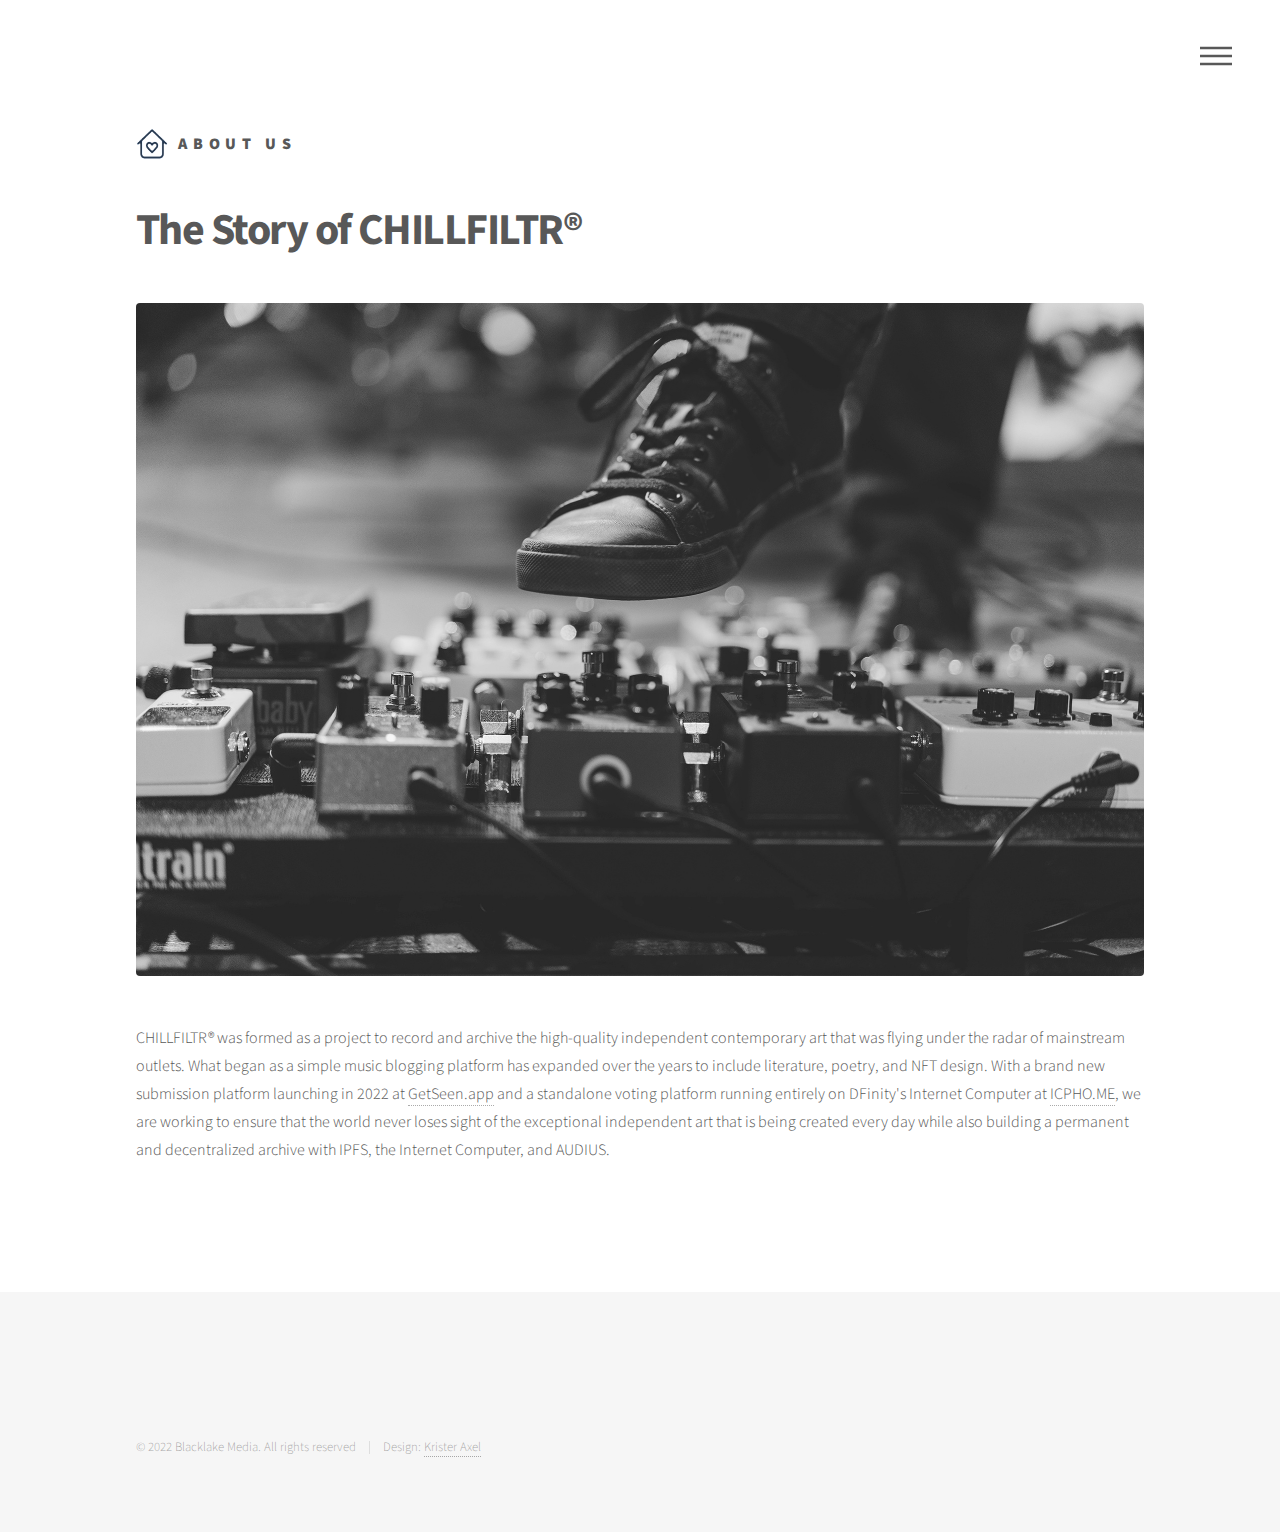
==== public/about-us.html @ 726b85df "tempaltize icphome - testing with paul moody" ====
<!DOCTYPE HTML>
<!--
	Phantom by HTML5 UP
	html5up.net | @ajlkn
	Free for personal and commercial use under the CCA 3.0 license (html5up.net/license)
-->
<html>
	<head>
		<title>ICPHO.ME - About Us</title>
		<meta charset="utf-8" />
		<meta name="viewport" content="width=device-width, initial-scale=1, user-scalable=no" />
		<link rel="stylesheet" href="assets/css/main.css" />
		<noscript><link rel="stylesheet" href="assets/css/noscript.css" /></noscript>
	</head>
	<body class="is-preload">
		<!-- Wrapper -->
			<div id="wrapper">

				<!-- Header -->
					<header id="header">
						<div class="inner">

							<!-- Logo -->
								<a href="index.html" class="logo">
									<span class="symbol"><img src="images/icphome.png" alt="" /></span><span class="title">About Us</span>
								</a>

							<!-- Nav -->
								<nav>
									<ul>
										<li><a href="#menu">Menu</a></li>
									</ul>
								</nav>

						</div>
					</header>

				<!-- Menu -->
					<nav id="menu">
						<h2>Menu</h2>
						<ul>
							<li><a href="index.html">Home</a></li>
							<li><a href="about-us.html">About Us</a></li>
						</ul>
					</nav>

				<!-- Main -->
					<div id="main">
						<div class="inner">
							<h1>The Story of CHILLFILTR®</h1>
							<span class="image main"><img src="images/chillfiltr----promo.jpg" alt="" /></span>
							<p> CHILLFILTR® was formed as a project to record and archive the high-quality independent contemporary art that was flying under the radar of mainstream outlets. What began as a simple music blogging platform has expanded over the years to include literature, poetry, and NFT design. With a brand new submission platform launching in 2022 at <a href="https://getseen.app/">GetSeen.app</a> and a standalone voting platform running entirely on DFinity's Internet Computer at <a href="https://icpho.me/">ICPHO.ME</a>, we are working to ensure that the world never loses sight of the exceptional independent art that is being created every day while also building a permanent and decentralized archive with IPFS, the Internet Computer, and AUDIUS.</p>
						</div>
					</div>

				<!-- Footer -->
					<footer id="footer">
						<div class="inner">
							<ul class="copyright">
								<li>&copy; 2022 Blacklake Media. All rights reserved</li><li>Design: <a href="http://axel.me">Krister Axel</a></li>
							</ul>
						</div>
					</footer>
			</div>

		<!-- Scripts -->
			<script src="assets/js/jquery.min.js"></script>
			<script src="assets/js/browser.min.js"></script>
			<script src="assets/js/breakpoints.min.js"></script>
			<script src="assets/js/util.js"></script>
			<script src="assets/js/main.js"></script>

	</body>
</html>
---- public/assets/css/main.css ----
@import url(fontawesome-all.min.css);
@import url("https://fonts.googleapis.com/css?family=Source+Sans+Pro:300,700,900");

/*
	Phantom by HTML5 UP
	html5up.net | @ajlkn
	Free for personal and commercial use under the CCA 3.0 license (html5up.net/license)
*/

html, body, div, span, applet, object,
iframe, h1, h2, h3, h4, h5, h6, p, blockquote,
pre, a, abbr, acronym, address, big, cite,
code, del, dfn, em, img, ins, kbd, q, s, samp,
small, strike, strong, sub, sup, tt, var, b,
u, i, center, dl, dt, dd, ol, ul, li, fieldset,
form, label, legend, table, caption, tbody,
tfoot, thead, tr, th, td, article, aside,
canvas, details, embed, figure, figcaption,
footer, header, hgroup, menu, nav, output, ruby,
section, summary, time, mark, audio, video {
	margin: 0;
	padding: 0;
	border: 0;
	font-size: 100%;
	font: inherit;
	vertical-align: baseline;}

article, aside, details, figcaption, figure,
footer, header, hgroup, menu, nav, section {
	display: block;}

body {
	line-height: 1;
}

ol, ul {
	list-style: none;
}

blockquote, q {
	quotes: none;
}

	blockquote:before, blockquote:after, q:before, q:after {
		content: '';
		content: none;
	}

table {
	border-collapse: collapse;
	border-spacing: 0;
}

body {
	-webkit-text-size-adjust: none;
}

mark {
	background-color: transparent;
	color: inherit;
}

input::-moz-focus-inner {
	border: 0;
	padding: 0;
}

input, select, textarea {
	-moz-appearance: none;
	-webkit-appearance: none;
	-ms-appearance: none;
	appearance: none;
}

/* Basic */

	@-ms-viewport {
		width: device-width;
	}

	body {
		-ms-overflow-style: scrollbar;
	}

	@media screen and (max-width: 480px) {

		html, body {
			min-width: 320px;
		}

	}

	html {
		box-sizing: border-box;
	}

	*, *:before, *:after {
		box-sizing: inherit;
	}

	body {
		background: #ffffff;
	}

		body.is-preload *, body.is-preload *:before, body.is-preload *:after {
			-moz-animation: none !important;
			-webkit-animation: none !important;
			-ms-animation: none !important;
			animation: none !important;
			-moz-transition: none !important;
			-webkit-transition: none !important;
			-ms-transition: none !important;
			transition: none !important;
		}

/* Type */

	body, input, select, textarea {
		color: #585858;
		font-family: "Source Sans Pro", Helvetica, sans-serif;
		font-size: 16pt;
		font-weight: 300;
		line-height: 1.75;
	}

		@media screen and (max-width: 1680px) {

			body, input, select, textarea {
				font-size: 14pt;
			}

		}

		@media screen and (max-width: 1280px) {

			body, input, select, textarea {
				font-size: 12pt;
			}

		}

	a {
		-moz-transition: border-bottom-color 0.2s ease, color 0.2s ease;
		-webkit-transition: border-bottom-color 0.2s ease, color 0.2s ease;
		-ms-transition: border-bottom-color 0.2s ease, color 0.2s ease;
		transition: border-bottom-color 0.2s ease, color 0.2s ease;
		text-decoration: none;
		color: #585858;
		border-bottom: dotted 1px rgba(88, 88, 88, 0.5);
	}

		a:hover {
			border-bottom-color: transparent;
			color: #f2849e !important;
		}

	strong, b {
		font-weight: 900;
	}

	em, i {
		font-style: italic;
	}

	p {
		margin: 0 0 2em 0;
	}

	h1 {
		font-size: 2.75em;
		font-weight: 700;
		line-height: 1.3;
		margin: 0 0 1em 0;
		letter-spacing: -0.035em;
	}

		h1 a {
			color: inherit;
		}

		@media screen and (max-width: 736px) {

			h1 {
				font-size: 2em;
				margin: 0 0 1em 0;
			}

		}

		@media screen and (max-width: 360px) {

			h1 {
				font-size: 1.75em;
			}

		}

	h2, h3, h4, h5, h6 {
		font-weight: 900;
		line-height: 1.5;
		margin: 0 0 2em 0;
		text-transform: uppercase;
		letter-spacing: 0.35em;
	}

		h2 a, h3 a, h4 a, h5 a, h6 a {
			color: inherit;
		}

	h2 {
		font-size: 1.1em;
	}

	h3 {
		font-size: 1em;
	}

	h4 {
		font-size: 0.8em;
	}

	h5 {
		font-size: 0.8em;
	}

	h6 {
		font-size: 0.8em;
	}

	@media screen and (max-width: 980px) {

		h1 br, h2 br, h3 br, h4 br, h5 br, h6 br {
			display: none;
		}

	}

	@media screen and (max-width: 736px) {

		h2 {
			font-size: 1em;
		}

		h3 {
			font-size: 0.8em;
		}

	}

	sub {
		font-size: 0.8em;
		position: relative;
		top: 0.5em;
	}

	sup {
		font-size: 0.8em;
		position: relative;
		top: -0.5em;
	}

	blockquote {
		border-left: solid 4px #c9c9c9;
		font-style: italic;
		margin: 0 0 2em 0;
		padding: 0.5em 0 0.5em 2em;
	}

	code {
		background: rgba(144, 144, 144, 0.075);
		border-radius: 4px;
		border: solid 1px #c9c9c9;
		font-family: "Courier New", monospace;
		font-size: 0.9em;
		margin: 0 0.25em;
		padding: 0.25em 0.65em;
	}

	pre {
		-webkit-overflow-scrolling: touch;
		font-family: "Courier New", monospace;
		font-size: 0.9em;
		margin: 0 0 2em 0;
	}

		pre code {
			display: block;
			line-height: 1.75;
			padding: 1em 1.5em;
			overflow-x: auto;
		}

	hr {
		border: 0;
		border-bottom: solid 1px #c9c9c9;
		margin: 2em 0;
	}

		hr.major {
			margin: 3em 0;
		}

	.align-left {
		text-align: left;
	}

	.align-center {
		text-align: center;
	}

	.align-right {
		text-align: right;
	}

/* Row */

	.row {
		display: flex;
		flex-wrap: wrap;
		box-sizing: border-box;
		align-items: stretch;
	}

		.row > * {
			box-sizing: border-box;
		}

		.row.gtr-uniform > * > :last-child {
			margin-bottom: 0;
		}

		.row.aln-left {
			justify-content: flex-start;
		}

		.row.aln-center {
			justify-content: center;
		}

		.row.aln-right {
			justify-content: flex-end;
		}

		.row.aln-top {
			align-items: flex-start;
		}

		.row.aln-middle {
			align-items: center;
		}

		.row.aln-bottom {
			align-items: flex-end;
		}

		.row > .imp {
			order: -1;
		}

		.row > .col-1 {
			width: 8.33333%;
		}

		.row > .off-1 {
			margin-left: 8.33333%;
		}

		.row > .col-2 {
			width: 16.66667%;
		}

		.row > .off-2 {
			margin-left: 16.66667%;
		}

		.row > .col-3 {
			width: 25%;
		}

		.row > .off-3 {
			margin-left: 25%;
		}

		.row > .col-4 {
			width: 33.33333%;
		}

		.row > .off-4 {
			margin-left: 33.33333%;
		}

		.row > .col-5 {
			width: 41.66667%;
		}

		.row > .off-5 {
			margin-left: 41.66667%;
		}

		.row > .col-6 {
			width: 50%;
		}

		.row > .off-6 {
			margin-left: 50%;
		}

		.row > .col-7 {
			width: 58.33333%;
		}

		.row > .off-7 {
			margin-left: 58.33333%;
		}

		.row > .col-8 {
			width: 66.66667%;
		}

		.row > .off-8 {
			margin-left: 66.66667%;
		}

		.row > .col-9 {
			width: 75%;
		}

		.row > .off-9 {
			margin-left: 75%;
		}

		.row > .col-10 {
			width: 83.33333%;
		}

		.row > .off-10 {
			margin-left: 83.33333%;
		}

		.row > .col-11 {
			width: 91.66667%;
		}

		.row > .off-11 {
			margin-left: 91.66667%;
		}

		.row > .col-12 {
			width: 100%;
		}

		.row > .off-12 {
			margin-left: 100%;
		}

		.row.gtr-0 {
			margin-top: 0;
			margin-left: 0em;
		}

			.row.gtr-0 > * {
				padding: 0 0 0 0em;
			}

			.row.gtr-0.gtr-uniform {
				margin-top: 0em;
			}

				.row.gtr-0.gtr-uniform > * {
					padding-top: 0em;
				}

		.row.gtr-25 {
			margin-top: 0;
			margin-left: -0.5em;
		}

			.row.gtr-25 > * {
				padding: 0 0 0 0.5em;
			}

			.row.gtr-25.gtr-uniform {
				margin-top: -0.5em;
			}

				.row.gtr-25.gtr-uniform > * {
					padding-top: 0.5em;
				}

		.row.gtr-50 {
			margin-top: 0;
			margin-left: -1em;
		}

			.row.gtr-50 > * {
				padding: 0 0 0 1em;
			}

			.row.gtr-50.gtr-uniform {
				margin-top: -1em;
			}

				.row.gtr-50.gtr-uniform > * {
					padding-top: 1em;
				}

		.row {
			margin-top: 0;
			margin-left: -2em;
		}

			.row > * {
				padding: 0 0 0 2em;
			}

			.row.gtr-uniform {
				margin-top: -2em;
			}

				.row.gtr-uniform > * {
					padding-top: 2em;
				}

		.row.gtr-150 {
			margin-top: 0;
			margin-left: -3em;
		}

			.row.gtr-150 > * {
				padding: 0 0 0 3em;
			}

			.row.gtr-150.gtr-uniform {
				margin-top: -3em;
			}

				.row.gtr-150.gtr-uniform > * {
					padding-top: 3em;
				}

		.row.gtr-200 {
			margin-top: 0;
			margin-left: -4em;
		}

			.row.gtr-200 > * {
				padding: 0 0 0 4em;
			}

			.row.gtr-200.gtr-uniform {
				margin-top: -4em;
			}

				.row.gtr-200.gtr-uniform > * {
					padding-top: 4em;
				}

		@media screen and (max-width: 1680px) {

			.row {
				display: flex;
				flex-wrap: wrap;
				box-sizing: border-box;
				align-items: stretch;
			}

				.row > * {
					box-sizing: border-box;
				}

				.row.gtr-uniform > * > :last-child {
					margin-bottom: 0;
				}

				.row.aln-left {
					justify-content: flex-start;
				}

				.row.aln-center {
					justify-content: center;
				}

				.row.aln-right {
					justify-content: flex-end;
				}

				.row.aln-top {
					align-items: flex-start;
				}

				.row.aln-middle {
					align-items: center;
				}

				.row.aln-bottom {
					align-items: flex-end;
				}

				.row > .imp-xlarge {
					order: -1;
				}

				.row > .col-1-xlarge {
					width: 8.33333%;
				}

				.row > .off-1-xlarge {
					margin-left: 8.33333%;
				}

				.row > .col-2-xlarge {
					width: 16.66667%;
				}

				.row > .off-2-xlarge {
					margin-left: 16.66667%;
				}

				.row > .col-3-xlarge {
					width: 25%;
				}

				.row > .off-3-xlarge {
					margin-left: 25%;
				}

				.row > .col-4-xlarge {
					width: 33.33333%;
				}

				.row > .off-4-xlarge {
					margin-left: 33.33333%;
				}

				.row > .col-5-xlarge {
					width: 41.66667%;
				}

				.row > .off-5-xlarge {
					margin-left: 41.66667%;
				}

				.row > .col-6-xlarge {
					width: 50%;
				}

				.row > .off-6-xlarge {
					margin-left: 50%;
				}

				.row > .col-7-xlarge {
					width: 58.33333%;
				}

				.row > .off-7-xlarge {
					margin-left: 58.33333%;
				}

				.row > .col-8-xlarge {
					width: 66.66667%;
				}

				.row > .off-8-xlarge {
					margin-left: 66.66667%;
				}

				.row > .col-9-xlarge {
					width: 75%;
				}

				.row > .off-9-xlarge {
					margin-left: 75%;
				}

				.row > .col-10-xlarge {
					width: 83.33333%;
				}

				.row > .off-10-xlarge {
					margin-left: 83.33333%;
				}

				.row > .col-11-xlarge {
					width: 91.66667%;
				}

				.row > .off-11-xlarge {
					margin-left: 91.66667%;
				}

				.row > .col-12-xlarge {
					width: 100%;
				}

				.row > .off-12-xlarge {
					margin-left: 100%;
				}

				.row.gtr-0 {
					margin-top: 0;
					margin-left: 0em;
				}

					.row.gtr-0 > * {
						padding: 0 0 0 0em;
					}

					.row.gtr-0.gtr-uniform {
						margin-top: 0em;
					}

						.row.gtr-0.gtr-uniform > * {
							padding-top: 0em;
						}

				.row.gtr-25 {
					margin-top: 0;
					margin-left: -0.5em;
				}

					.row.gtr-25 > * {
						padding: 0 0 0 0.5em;
					}

					.row.gtr-25.gtr-uniform {
						margin-top: -0.5em;
					}

						.row.gtr-25.gtr-uniform > * {
							padding-top: 0.5em;
						}

				.row.gtr-50 {
					margin-top: 0;
					margin-left: -1em;
				}

					.row.gtr-50 > * {
						padding: 0 0 0 1em;
					}

					.row.gtr-50.gtr-uniform {
						margin-top: -1em;
					}

						.row.gtr-50.gtr-uniform > * {
							padding-top: 1em;
						}

				.row {
					margin-top: 0;
					margin-left: -2em;
				}

					.row > * {
						padding: 0 0 0 2em;
					}

					.row.gtr-uniform {
						margin-top: -2em;
					}

						.row.gtr-uniform > * {
							padding-top: 2em;
						}

				.row.gtr-150 {
					margin-top: 0;
					margin-left: -3em;
				}

					.row.gtr-150 > * {
						padding: 0 0 0 3em;
					}

					.row.gtr-150.gtr-uniform {
						margin-top: -3em;
					}

						.row.gtr-150.gtr-uniform > * {
							padding-top: 3em;
						}

				.row.gtr-200 {
					margin-top: 0;
					margin-left: -4em;
				}

					.row.gtr-200 > * {
						padding: 0 0 0 4em;
					}

					.row.gtr-200.gtr-uniform {
						margin-top: -4em;
					}

						.row.gtr-200.gtr-uniform > * {
							padding-top: 4em;
						}

		}

		@media screen and (max-width: 1280px) {

			.row {
				display: flex;
				flex-wrap: wrap;
				box-sizing: border-box;
				align-items: stretch;
			}

				.row > * {
					box-sizing: border-box;
				}

				.row.gtr-uniform > * > :last-child {
					margin-bottom: 0;
				}

				.row.aln-left {
					justify-content: flex-start;
				}

				.row.aln-center {
					justify-content: center;
				}

				.row.aln-right {
					justify-content: flex-end;
				}

				.row.aln-top {
					align-items: flex-start;
				}

				.row.aln-middle {
					align-items: center;
				}

				.row.aln-bottom {
					align-items: flex-end;
				}

				.row > .imp-large {
					order: -1;
				}

				.row > .col-1-large {
					width: 8.33333%;
				}

				.row > .off-1-large {
					margin-left: 8.33333%;
				}

				.row > .col-2-large {
					width: 16.66667%;
				}

				.row > .off-2-large {
					margin-left: 16.66667%;
				}

				.row > .col-3-large {
					width: 25%;
				}

				.row > .off-3-large {
					margin-left: 25%;
				}

				.row > .col-4-large {
					width: 33.33333%;
				}

				.row > .off-4-large {
					margin-left: 33.33333%;
				}

				.row > .col-5-large {
					width: 41.66667%;
				}

				.row > .off-5-large {
					margin-left: 41.66667%;
				}

				.row > .col-6-large {
					width: 50%;
				}

				.row > .off-6-large {
					margin-left: 50%;
				}

				.row > .col-7-large {
					width: 58.33333%;
				}

				.row > .off-7-large {
					margin-left: 58.33333%;
				}

				.row > .col-8-large {
					width: 66.66667%;
				}

				.row > .off-8-large {
					margin-left: 66.66667%;
				}

				.row > .col-9-large {
					width: 75%;
				}

				.row > .off-9-large {
					margin-left: 75%;
				}

				.row > .col-10-large {
					width: 83.33333%;
				}

				.row > .off-10-large {
					margin-left: 83.33333%;
				}

				.row > .col-11-large {
					width: 91.66667%;
				}

				.row > .off-11-large {
					margin-left: 91.66667%;
				}

				.row > .col-12-large {
					width: 100%;
				}

				.row > .off-12-large {
					margin-left: 100%;
				}

				.row.gtr-0 {
					margin-top: 0;
					margin-left: 0em;
				}

					.row.gtr-0 > * {
						padding: 0 0 0 0em;
					}

					.row.gtr-0.gtr-uniform {
						margin-top: 0em;
					}

						.row.gtr-0.gtr-uniform > * {
							padding-top: 0em;
						}

				.row.gtr-25 {
					margin-top: 0;
					margin-left: -0.5em;
				}

					.row.gtr-25 > * {
						padding: 0 0 0 0.5em;
					}

					.row.gtr-25.gtr-uniform {
						margin-top: -0.5em;
					}

						.row.gtr-25.gtr-uniform > * {
							padding-top: 0.5em;
						}

				.row.gtr-50 {
					margin-top: 0;
					margin-left: -1em;
				}

					.row.gtr-50 > * {
						padding: 0 0 0 1em;
					}

					.row.gtr-50.gtr-uniform {
						margin-top: -1em;
					}

						.row.gtr-50.gtr-uniform > * {
							padding-top: 1em;
						}

				.row {
					margin-top: 0;
					margin-left: -2em;
				}

					.row > * {
						padding: 0 0 0 2em;
					}

					.row.gtr-uniform {
						margin-top: -2em;
					}

						.row.gtr-uniform > * {
							padding-top: 2em;
						}

				.row.gtr-150 {
					margin-top: 0;
					margin-left: -3em;
				}

					.row.gtr-150 > * {
						padding: 0 0 0 3em;
					}

					.row.gtr-150.gtr-uniform {
						margin-top: -3em;
					}

						.row.gtr-150.gtr-uniform > * {
							padding-top: 3em;
						}

				.row.gtr-200 {
					margin-top: 0;
					margin-left: -4em;
				}

					.row.gtr-200 > * {
						padding: 0 0 0 4em;
					}

					.row.gtr-200.gtr-uniform {
						margin-top: -4em;
					}

						.row.gtr-200.gtr-uniform > * {
							padding-top: 4em;
						}

		}

		@media screen and (max-width: 980px) {

			.row {
				display: flex;
				flex-wrap: wrap;
				box-sizing: border-box;
				align-items: stretch;
			}

				.row > * {
					box-sizing: border-box;
				}

				.row.gtr-uniform > * > :last-child {
					margin-bottom: 0;
				}

				.row.aln-left {
					justify-content: flex-start;
				}

				.row.aln-center {
					justify-content: center;
				}

				.row.aln-right {
					justify-content: flex-end;
				}

				.row.aln-top {
					align-items: flex-start;
				}

				.row.aln-middle {
					align-items: center;
				}

				.row.aln-bottom {
					align-items: flex-end;
				}

				.row > .imp-medium {
					order: -1;
				}

				.row > .col-1-medium {
					width: 8.33333%;
				}

				.row > .off-1-medium {
					margin-left: 8.33333%;
				}

				.row > .col-2-medium {
					width: 16.66667%;
				}

				.row > .off-2-medium {
					margin-left: 16.66667%;
				}

				.row > .col-3-medium {
					width: 25%;
				}

				.row > .off-3-medium {
					margin-left: 25%;
				}

				.row > .col-4-medium {
					width: 33.33333%;
				}

				.row > .off-4-medium {
					margin-left: 33.33333%;
				}

				.row > .col-5-medium {
					width: 41.66667%;
				}

				.row > .off-5-medium {
					margin-left: 41.66667%;
				}

				.row > .col-6-medium {
					width: 50%;
				}

				.row > .off-6-medium {
					margin-left: 50%;
				}

				.row > .col-7-medium {
					width: 58.33333%;
				}

				.row > .off-7-medium {
					margin-left: 58.33333%;
				}

				.row > .col-8-medium {
					width: 66.66667%;
				}

				.row > .off-8-medium {
					margin-left: 66.66667%;
				}

				.row > .col-9-medium {
					width: 75%;
				}

				.row > .off-9-medium {
					margin-left: 75%;
				}

				.row > .col-10-medium {
					width: 83.33333%;
				}

				.row > .off-10-medium {
					margin-left: 83.33333%;
				}

				.row > .col-11-medium {
					width: 91.66667%;
				}

				.row > .off-11-medium {
					margin-left: 91.66667%;
				}

				.row > .col-12-medium {
					width: 100%;
				}

				.row > .off-12-medium {
					margin-left: 100%;
				}

				.row.gtr-0 {
					margin-top: 0;
					margin-left: 0em;
				}

					.row.gtr-0 > * {
						padding: 0 0 0 0em;
					}

					.row.gtr-0.gtr-uniform {
						margin-top: 0em;
					}

						.row.gtr-0.gtr-uniform > * {
							padding-top: 0em;
						}

				.row.gtr-25 {
					margin-top: 0;
					margin-left: -0.375em;
				}

					.row.gtr-25 > * {
						padding: 0 0 0 0.375em;
					}

					.row.gtr-25.gtr-uniform {
						margin-top: -0.375em;
					}

						.row.gtr-25.gtr-uniform > * {
							padding-top: 0.375em;
						}

				.row.gtr-50 {
					margin-top: 0;
					margin-left: -0.75em;
				}

					.row.gtr-50 > * {
						padding: 0 0 0 0.75em;
					}

					.row.gtr-50.gtr-uniform {
						margin-top: -0.75em;
					}

						.row.gtr-50.gtr-uniform > * {
							padding-top: 0.75em;
						}

				.row {
					margin-top: 0;
					margin-left: -1.5em;
				}

					.row > * {
						padding: 0 0 0 1.5em;
					}

					.row.gtr-uniform {
						margin-top: -1.5em;
					}

						.row.gtr-uniform > * {
							padding-top: 1.5em;
						}

				.row.gtr-150 {
					margin-top: 0;
					margin-left: -2.25em;
				}

					.row.gtr-150 > * {
						padding: 0 0 0 2.25em;
					}

					.row.gtr-150.gtr-uniform {
						margin-top: -2.25em;
					}

						.row.gtr-150.gtr-uniform > * {
							padding-top: 2.25em;
						}

				.row.gtr-200 {
					margin-top: 0;
					margin-left: -3em;
				}

					.row.gtr-200 > * {
						padding: 0 0 0 3em;
					}

					.row.gtr-200.gtr-uniform {
						margin-top: -3em;
					}

						.row.gtr-200.gtr-uniform > * {
							padding-top: 3em;
						}

		}

		@media screen and (max-width: 736px) {

			.row {
				display: flex;
				flex-wrap: wrap;
				box-sizing: border-box;
				align-items: stretch;
			}

				.row > * {
					box-sizing: border-box;
				}

				.row.gtr-uniform > * > :last-child {
					margin-bottom: 0;
				}

				.row.aln-left {
					justify-content: flex-start;
				}

				.row.aln-center {
					justify-content: center;
				}

				.row.aln-right {
					justify-content: flex-end;
				}

				.row.aln-top {
					align-items: flex-start;
				}

				.row.aln-middle {
					align-items: center;
				}

				.row.aln-bottom {
					align-items: flex-end;
				}

				.row > .imp-small {
					order: -1;
				}

				.row > .col-1-small {
					width: 8.33333%;
				}

				.row > .off-1-small {
					margin-left: 8.33333%;
				}

				.row > .col-2-small {
					width: 16.66667%;
				}

				.row > .off-2-small {
					margin-left: 16.66667%;
				}

				.row > .col-3-small {
					width: 25%;
				}

				.row > .off-3-small {
					margin-left: 25%;
				}

				.row > .col-4-small {
					width: 33.33333%;
				}

				.row > .off-4-small {
					margin-left: 33.33333%;
				}

				.row > .col-5-small {
					width: 41.66667%;
				}

				.row > .off-5-small {
					margin-left: 41.66667%;
				}

				.row > .col-6-small {
					width: 50%;
				}

				.row > .off-6-small {
					margin-left: 50%;
				}

				.row > .col-7-small {
					width: 58.33333%;
				}

				.row > .off-7-small {
					margin-left: 58.33333%;
				}

				.row > .col-8-small {
					width: 66.66667%;
				}

				.row > .off-8-small {
					margin-left: 66.66667%;
				}

				.row > .col-9-small {
					width: 75%;
				}

				.row > .off-9-small {
					margin-left: 75%;
				}

				.row > .col-10-small {
					width: 83.33333%;
				}

				.row > .off-10-small {
					margin-left: 83.33333%;
				}

				.row > .col-11-small {
					width: 91.66667%;
				}

				.row > .off-11-small {
					margin-left: 91.66667%;
				}

				.row > .col-12-small {
					width: 100%;
				}

				.row > .off-12-small {
					margin-left: 100%;
				}

				.row.gtr-0 {
					margin-top: 0;
					margin-left: 0em;
				}

					.row.gtr-0 > * {
						padding: 0 0 0 0em;
					}

					.row.gtr-0.gtr-uniform {
						margin-top: 0em;
					}

						.row.gtr-0.gtr-uniform > * {
							padding-top: 0em;
						}

				.row.gtr-25 {
					margin-top: 0;
					margin-left: -0.25em;
				}

					.row.gtr-25 > * {
						padding: 0 0 0 0.25em;
					}

					.row.gtr-25.gtr-uniform {
						margin-top: -0.25em;
					}

						.row.gtr-25.gtr-uniform > * {
							padding-top: 0.25em;
						}

				.row.gtr-50 {
					margin-top: 0;
					margin-left: -0.5em;
				}

					.row.gtr-50 > * {
						padding: 0 0 0 0.5em;
					}

					.row.gtr-50.gtr-uniform {
						margin-top: -0.5em;
					}

						.row.gtr-50.gtr-uniform > * {
							padding-top: 0.5em;
						}

				.row {
					margin-top: 0;
					margin-left: -1em;
				}

					.row > * {
						padding: 0 0 0 1em;
					}

					.row.gtr-uniform {
						margin-top: -1em;
					}

						.row.gtr-uniform > * {
							padding-top: 1em;
						}

				.row.gtr-150 {
					margin-top: 0;
					margin-left: -1.5em;
				}

					.row.gtr-150 > * {
						padding: 0 0 0 1.5em;
					}

					.row.gtr-150.gtr-uniform {
						margin-top: -1.5em;
					}

						.row.gtr-150.gtr-uniform > * {
							padding-top: 1.5em;
						}

				.row.gtr-200 {
					margin-top: 0;
					margin-left: -2em;
				}

					.row.gtr-200 > * {
						padding: 0 0 0 2em;
					}

					.row.gtr-200.gtr-uniform {
						margin-top: -2em;
					}

						.row.gtr-200.gtr-uniform > * {
							padding-top: 2em;
						}

		}

		@media screen and (max-width: 480px) {

			.row {
				display: flex;
				flex-wrap: wrap;
				box-sizing: border-box;
				align-items: stretch;
			}

				.row > * {
					box-sizing: border-box;
				}

				.row.gtr-uniform > * > :last-child {
					margin-bottom: 0;
				}

				.row.aln-left {
					justify-content: flex-start;
				}

				.row.aln-center {
					justify-content: center;
				}

				.row.aln-right {
					justify-content: flex-end;
				}

				.row.aln-top {
					align-items: flex-start;
				}

				.row.aln-middle {
					align-items: center;
				}

				.row.aln-bottom {
					align-items: flex-end;
				}

				.row > .imp-xsmall {
					order: -1;
				}

				.row > .col-1-xsmall {
					width: 8.33333%;
				}

				.row > .off-1-xsmall {
					margin-left: 8.33333%;
				}

				.row > .col-2-xsmall {
					width: 16.66667%;
				}

				.row > .off-2-xsmall {
					margin-left: 16.66667%;
				}

				.row > .col-3-xsmall {
					width: 25%;
				}

				.row > .off-3-xsmall {
					margin-left: 25%;
				}

				.row > .col-4-xsmall {
					width: 33.33333%;
				}

				.row > .off-4-xsmall {
					margin-left: 33.33333%;
				}

				.row > .col-5-xsmall {
					width: 41.66667%;
				}

				.row > .off-5-xsmall {
					margin-left: 41.66667%;
				}

				.row > .col-6-xsmall {
					width: 50%;
				}

				.row > .off-6-xsmall {
					margin-left: 50%;
				}

				.row > .col-7-xsmall {
					width: 58.33333%;
				}

				.row > .off-7-xsmall {
					margin-left: 58.33333%;
				}

				.row > .col-8-xsmall {
					width: 66.66667%;
				}

				.row > .off-8-xsmall {
					margin-left: 66.66667%;
				}

				.row > .col-9-xsmall {
					width: 75%;
				}

				.row > .off-9-xsmall {
					margin-left: 75%;
				}

				.row > .col-10-xsmall {
					width: 83.33333%;
				}

				.row > .off-10-xsmall {
					margin-left: 83.33333%;
				}

				.row > .col-11-xsmall {
					width: 91.66667%;
				}

				.row > .off-11-xsmall {
					margin-left: 91.66667%;
				}

				.row > .col-12-xsmall {
					width: 100%;
				}

				.row > .off-12-xsmall {
					margin-left: 100%;
				}

				.row.gtr-0 {
					margin-top: 0;
					margin-left: 0em;
				}

					.row.gtr-0 > * {
						padding: 0 0 0 0em;
					}

					.row.gtr-0.gtr-uniform {
						margin-top: 0em;
					}

						.row.gtr-0.gtr-uniform > * {
							padding-top: 0em;
						}

				.row.gtr-25 {
					margin-top: 0;
					margin-left: -0.25em;
				}

					.row.gtr-25 > * {
						padding: 0 0 0 0.25em;
					}

					.row.gtr-25.gtr-uniform {
						margin-top: -0.25em;
					}

						.row.gtr-25.gtr-uniform > * {
							padding-top: 0.25em;
						}

				.row.gtr-50 {
					margin-top: 0;
					margin-left: -0.5em;
				}

					.row.gtr-50 > * {
						padding: 0 0 0 0.5em;
					}

					.row.gtr-50.gtr-uniform {
						margin-top: -0.5em;
					}

						.row.gtr-50.gtr-uniform > * {
							padding-top: 0.5em;
						}

				.row {
					margin-top: 0;
					margin-left: -1em;
				}

					.row > * {
						padding: 0 0 0 1em;
					}

					.row.gtr-uniform {
						margin-top: -1em;
					}

						.row.gtr-uniform > * {
							padding-top: 1em;
						}

				.row.gtr-150 {
					margin-top: 0;
					margin-left: -1.5em;
				}

					.row.gtr-150 > * {
						padding: 0 0 0 1.5em;
					}

					.row.gtr-150.gtr-uniform {
						margin-top: -1.5em;
					}

						.row.gtr-150.gtr-uniform > * {
							padding-top: 1.5em;
						}

				.row.gtr-200 {
					margin-top: 0;
					margin-left: -2em;
				}

					.row.gtr-200 > * {
						padding: 0 0 0 2em;
					}

					.row.gtr-200.gtr-uniform {
						margin-top: -2em;
					}

						.row.gtr-200.gtr-uniform > * {
							padding-top: 2em;
						}

		}

/* Section/Article */

	section.special, article.special {
		text-align: center;
	}

	header p {
		margin-top: -1em;
	}

	@media screen and (max-width: 736px) {

		header p {
			margin-top: 0;
		}

	}

/* Icon */

	.icon {
		text-decoration: none;
		border-bottom: none;
		position: relative;
	}

		.icon:before {
			-moz-osx-font-smoothing: grayscale;
			-webkit-font-smoothing: antialiased;
			display: inline-block;
			font-style: normal;
			font-variant: normal;
			text-rendering: auto;
			line-height: 1;
			text-transform: none !important;
			font-family: 'Font Awesome 5 Free';
			font-weight: 400;
		}

		.icon > .label {
			display: none;
		}

		.icon:before {
			line-height: inherit;
		}

		.icon.solid:before {
			font-weight: 900;
		}

		.icon.brands:before {
			font-family: 'Font Awesome 5 Brands';
		}

		.icon.style2 {
			-moz-transition: background-color 0.2s ease-in-out, color 0.2s ease-in-out, border-color 0.2s ease-in-out;
			-webkit-transition: background-color 0.2s ease-in-out, color 0.2s ease-in-out, border-color 0.2s ease-in-out;
			-ms-transition: background-color 0.2s ease-in-out, color 0.2s ease-in-out, border-color 0.2s ease-in-out;
			transition: background-color 0.2s ease-in-out, color 0.2s ease-in-out, border-color 0.2s ease-in-out;
			background-color: transparent;
			border: solid 1px #c9c9c9;
			border-radius: 4px;
			width: 2.65em;
			height: 2.65em;
			display: inline-block;
			text-align: center;
			line-height: 2.65em;
			color: inherit;
		}

			.icon.style2:before {
				font-size: 1.1em;
			}

			.icon.style2:hover {
				color: #f2849e;
				border-color: #f2849e;
			}

			.icon.style2:active {
				background-color: rgba(242, 132, 158, 0.1);
			}

/* List */

	ol {
		list-style: decimal;
		margin: 0 0 2em 0;
		padding-left: 1.25em;
	}

		ol li {
			padding-left: 0.25em;
		}

	ul {
		list-style: disc;
		margin: 0 0 2em 0;
		padding-left: 1em;
	}

		ul li {
			padding-left: 0.5em;
		}

		ul.alt {
			list-style: none;
			padding-left: 0;
		}

			ul.alt li {
				border-top: solid 1px #c9c9c9;
				padding: 0.5em 0;
			}

				ul.alt li:first-child {
					border-top: 0;
					padding-top: 0;
				}

	dl {
		margin: 0 0 2em 0;
	}

		dl dt {
			display: block;
			font-weight: 900;
			margin: 0 0 1em 0;
		}

		dl dd {
			margin-left: 2em;
		}

/* Actions */

	ul.actions {
		display: -moz-flex;
		display: -webkit-flex;
		display: -ms-flex;
		display: flex;
		cursor: default;
		list-style: none;
		margin-left: -1em;
		padding-left: 0;
	}

		ul.actions li {
			padding: 0 0 0 1em;
			vertical-align: middle;
		}

		ul.actions.special {
			-moz-justify-content: center;
			-webkit-justify-content: center;
			-ms-justify-content: center;
			justify-content: center;
			width: 100%;
			margin-left: 0;
		}

			ul.actions.special li:first-child {
				padding-left: 0;
			}

		ul.actions.stacked {
			-moz-flex-direction: column;
			-webkit-flex-direction: column;
			-ms-flex-direction: column;
			flex-direction: column;
			margin-left: 0;
		}

			ul.actions.stacked li {
				padding: 1.3em 0 0 0;
			}

				ul.actions.stacked li:first-child {
					padding-top: 0;
				}

		ul.actions.fit {
			width: calc(100% + 1em);
		}

			ul.actions.fit li {
				-moz-flex-grow: 1;
				-webkit-flex-grow: 1;
				-ms-flex-grow: 1;
				flex-grow: 1;
				-moz-flex-shrink: 1;
				-webkit-flex-shrink: 1;
				-ms-flex-shrink: 1;
				flex-shrink: 1;
				width: 100%;
			}

				ul.actions.fit li > * {
					width: 100%;
				}

			ul.actions.fit.stacked {
				width: 100%;
			}

		@media screen and (max-width: 480px) {

			ul.actions:not(.fixed) {
				-moz-flex-direction: column;
				-webkit-flex-direction: column;
				-ms-flex-direction: column;
				flex-direction: column;
				margin-left: 0;
				width: 100% !important;
			}

				ul.actions:not(.fixed) li {
					-moz-flex-grow: 1;
					-webkit-flex-grow: 1;
					-ms-flex-grow: 1;
					flex-grow: 1;
					-moz-flex-shrink: 1;
					-webkit-flex-shrink: 1;
					-ms-flex-shrink: 1;
					flex-shrink: 1;
					padding: 1em 0 0 0;
					text-align: center;
					width: 100%;
				}

					ul.actions:not(.fixed) li > * {
						width: 100%;
					}

					ul.actions:not(.fixed) li:first-child {
						padding-top: 0;
					}

					ul.actions:not(.fixed) li input[type="submit"],
					ul.actions:not(.fixed) li input[type="reset"],
					ul.actions:not(.fixed) li input[type="button"],
					ul.actions:not(.fixed) li button,
					ul.actions:not(.fixed) li .button {
						width: 100%;
					}

						ul.actions:not(.fixed) li input[type="submit"].icon:before,
						ul.actions:not(.fixed) li input[type="reset"].icon:before,
						ul.actions:not(.fixed) li input[type="button"].icon:before,
						ul.actions:not(.fixed) li button.icon:before,
						ul.actions:not(.fixed) li .button.icon:before {
							margin-left: -0.5rem;
						}

		}

/* Icons */

	ul.icons {
		cursor: default;
		list-style: none;
		padding-left: 0;
		margin: -1em 0 2em -1em;
	}

		ul.icons li {
			display: inline-block;
			padding: 1em 0 0 1em;
		}

/* Form */

	form {
		margin: 0 0 2em 0;
		overflow-x: hidden;
	}

		form > :last-child {
			margin-bottom: 0;
		}

		form > .fields {
			display: -moz-flex;
			display: -webkit-flex;
			display: -ms-flex;
			display: flex;
			-moz-flex-wrap: wrap;
			-webkit-flex-wrap: wrap;
			-ms-flex-wrap: wrap;
			flex-wrap: wrap;
			width: calc(100% + 3em);
			margin: -1.5em 0 2em -1.5em;
		}

			form > .fields > .field {
				-moz-flex-grow: 0;
				-webkit-flex-grow: 0;
				-ms-flex-grow: 0;
				flex-grow: 0;
				-moz-flex-shrink: 0;
				-webkit-flex-shrink: 0;
				-ms-flex-shrink: 0;
				flex-shrink: 0;
				padding: 1.5em 0 0 1.5em;
				width: calc(100% - 1.5em);
			}

				form > .fields > .field.half {
					width: calc(50% - 0.75em);
				}

				form > .fields > .field.third {
					width: calc(100%/3 - 0.5em);
				}

				form > .fields > .field.quarter {
					width: calc(25% - 0.375em);
				}

		@media screen and (max-width: 480px) {

			form > .fields {
				width: calc(100% + 3em);
				margin: -1.5em 0 2em -1.5em;
			}

				form > .fields > .field {
					padding: 1.5em 0 0 1.5em;
					width: calc(100% - 1.5em);
				}

					form > .fields > .field.half {
						width: calc(100% - 1.5em);
					}

					form > .fields > .field.third {
						width: calc(100% - 1.5em);
					}

					form > .fields > .field.quarter {
						width: calc(100% - 1.5em);
					}

		}

	label {
		display: block;
		font-size: 0.9em;
		font-weight: 900;
		margin: 0 0 1em 0;
	}

	input[type="text"],
	input[type="password"],
	input[type="email"],
	input[type="tel"],
	select,
	textarea {
		-moz-appearance: none;
		-webkit-appearance: none;
		-ms-appearance: none;
		appearance: none;
		background-color: transparent;
		border: none;
		border-radius: 0;
		border-bottom: solid 1px #c9c9c9;
		color: inherit;
		display: block;
		outline: 0;
		padding: 0;
		text-decoration: none;
		width: 100%;
	}

		input[type="text"]:invalid,
		input[type="password"]:invalid,
		input[type="email"]:invalid,
		input[type="tel"]:invalid,
		select:invalid,
		textarea:invalid {
			box-shadow: none;
		}

		input[type="text"]:focus,
		input[type="password"]:focus,
		input[type="email"]:focus,
		input[type="tel"]:focus,
		select:focus,
		textarea:focus {
			border-bottom-color: #f2849e;
			box-shadow: inset 0 -1px 0 0 #f2849e;
		}

	select {
		background-image: url("data:image/svg+xml;charset=utf8,%3Csvg xmlns='http://www.w3.org/2000/svg' width='40' height='40' preserveAspectRatio='none' viewBox='0 0 40 40'%3E%3Cpath d='M9.4,12.3l10.4,10.4l10.4-10.4c0.2-0.2,0.5-0.4,0.9-0.4c0.3,0,0.6,0.1,0.9,0.4l3.3,3.3c0.2,0.2,0.4,0.5,0.4,0.9 c0,0.4-0.1,0.6-0.4,0.9L20.7,31.9c-0.2,0.2-0.5,0.4-0.9,0.4c-0.3,0-0.6-0.1-0.9-0.4L4.3,17.3c-0.2-0.2-0.4-0.5-0.4-0.9 c0-0.4,0.1-0.6,0.4-0.9l3.3-3.3c0.2-0.2,0.5-0.4,0.9-0.4S9.1,12.1,9.4,12.3z' fill='%23c9c9c9' /%3E%3C/svg%3E");
		background-size: 1.25rem;
		background-repeat: no-repeat;
		background-position: calc(100% - 1rem) center;
		height: 3em;
		padding-right: 3em;
		text-overflow: ellipsis;
	}

		select option {
			background: #ffffff;
		}

		select:focus::-ms-value {
			background-color: transparent;
		}

		select::-ms-expand {
			display: none;
		}

	input[type="text"],
	input[type="password"],
	input[type="email"],
	select {
		height: 3em;
	}

	textarea {
		padding: 0;
		min-height: 3.75em;
	}

	input[type="checkbox"],
	input[type="radio"] {
		-moz-appearance: none;
		-webkit-appearance: none;
		-ms-appearance: none;
		appearance: none;
		display: block;
		float: left;
		margin-right: -2em;
		opacity: 0;
		width: 1em;
		z-index: -1;
	}

		input[type="checkbox"] + label,
		input[type="radio"] + label {
			text-decoration: none;
			color: #585858;
			cursor: pointer;
			display: inline-block;
			font-size: 1em;
			font-weight: 300;
			padding-left: 2.55em;
			padding-right: 0.75em;
			position: relative;
		}

			input[type="checkbox"] + label:before,
			input[type="radio"] + label:before {
				-moz-osx-font-smoothing: grayscale;
				-webkit-font-smoothing: antialiased;
				display: inline-block;
				font-style: normal;
				font-variant: normal;
				text-rendering: auto;
				line-height: 1;
				text-transform: none !important;
				font-family: 'Font Awesome 5 Free';
				font-weight: 900;
			}

			input[type="checkbox"] + label:before,
			input[type="radio"] + label:before {
				border-radius: 4px;
				border: solid 1px #c9c9c9;
				content: '';
				display: inline-block;
				font-size: 0.8em;
				height: 2.25em;
				left: 0;
				line-height: 2.25em;
				position: absolute;
				text-align: center;
				top: 0;
				width: 2.25em;
			}

		input[type="checkbox"]:checked + label:before,
		input[type="radio"]:checked + label:before {
			background: #585858;
			border-color: #585858;
			color: #ffffff;
			content: '\f00c';
		}

		input[type="checkbox"]:focus + label:before,
		input[type="radio"]:focus + label:before {
			border-color: #f2849e;
			box-shadow: 0 0 0 1px #f2849e;
		}

	input[type="checkbox"] + label:before {
		border-radius: 4px;
	}

	input[type="radio"] + label:before {
		border-radius: 100%;
	}

/* Box */

	.box {
		border-radius: 4px;
		border: solid 1px #c9c9c9;
		margin-bottom: 2em;
		padding: 1.5em;
	}

		.box > :last-child,
		.box > :last-child > :last-child,
		.box > :last-child > :last-child > :last-child {
			margin-bottom: 0;
		}

		.box.alt {
			border: 0;
			border-radius: 0;
			padding: 0;
		}

/* Image */

	.image {
		border-radius: 4px;
		border: 0;
		display: inline-block;
		position: relative;
	}

		.image img {
			border-radius: 4px;
			display: block;
		}

		.image.left, .image.right {
			max-width: 40%;
		}

			.image.left img, .image.right img {
				width: 100%;
			}

		.image.left {
			float: left;
			padding: 0 1.5em 1em 0;
			top: 0.25em;
		}

		.image.right {
			float: right;
			padding: 0 0 1em 1.5em;
			top: 0.25em;
		}

		.image.fit {
			display: block;
			margin: 0 0 2em 0;
			width: 100%;
		}

			.image.fit img {
				width: 100%;
			}

		.image.main {
			display: block;
			margin: 0 0 3em 0;
			width: 100%;
		}

			.image.main img {
				width: 100%;
			}

			@media screen and (max-width: 736px) {

				.image.main {
					margin: 0 0 2em 0;
				}

			}

/* Table */

	.table-wrapper {
		-webkit-overflow-scrolling: touch;
		overflow-x: auto;
	}

	table {
		margin: 0 0 2em 0;
		width: 100%;
	}

		table tbody tr {
			border: solid 1px #c9c9c9;
			border-left: 0;
			border-right: 0;
		}

			table tbody tr:nth-child(2n + 1) {
				background-color: rgba(144, 144, 144, 0.075);
			}

		table td {
			padding: 0.75em 0.75em;
		}

		table th {
			font-size: 0.9em;
			font-weight: 900;
			padding: 0 0.75em 0.75em 0.75em;
			text-align: left;
		}

		table thead {
			border-bottom: solid 2px #c9c9c9;
		}

		table tfoot {
			border-top: solid 2px #c9c9c9;
		}

		table.alt {
			border-collapse: separate;
		}

			table.alt tbody tr td {
				border: solid 1px #c9c9c9;
				border-left-width: 0;
				border-top-width: 0;
			}

				table.alt tbody tr td:first-child {
					border-left-width: 1px;
				}

			table.alt tbody tr:first-child td {
				border-top-width: 1px;
			}

			table.alt thead {
				border-bottom: 0;
			}

			table.alt tfoot {
				border-top: 0;
			}

/* Button */

	input[type="submit"],
	input[type="reset"],
	input[type="button"],
	button,
	.button {
		-moz-appearance: none;
		-webkit-appearance: none;
		-ms-appearance: none;
		appearance: none;
		-moz-transition: background-color 0.2s ease-in-out, color 0.2s ease-in-out, box-shadow 0.2s ease-in-out;
		-webkit-transition: background-color 0.2s ease-in-out, color 0.2s ease-in-out, box-shadow 0.2s ease-in-out;
		-ms-transition: background-color 0.2s ease-in-out, color 0.2s ease-in-out, box-shadow 0.2s ease-in-out;
		transition: background-color 0.2s ease-in-out, color 0.2s ease-in-out, box-shadow 0.2s ease-in-out;
		background-color: transparent;
		border-radius: 4px;
		border: 0;
		box-shadow: inset 0 0 0 2px #585858;
		color: #585858 !important;
		cursor: pointer;
		display: inline-block;
		font-size: 0.8em;
		font-weight: 900;
		height: 3.5em;
		letter-spacing: 0.35em;
		line-height: 3.45em;
		overflow: hidden;
		padding: 0 1.25em 0 1.6em;
		text-align: center;
		text-decoration: none;
		text-overflow: ellipsis;
		text-transform: uppercase;
		white-space: nowrap;
	}

		input[type="submit"].icon:before,
		input[type="reset"].icon:before,
		input[type="button"].icon:before,
		button.icon:before,
		.button.icon:before {
			margin-right: 0.5em;
		}

		input[type="submit"].fit,
		input[type="reset"].fit,
		input[type="button"].fit,
		button.fit,
		.button.fit {
			width: 100%;
		}

		input[type="submit"]:hover,
		input[type="reset"]:hover,
		input[type="button"]:hover,
		button:hover,
		.button:hover {
			color: #f2849e !important;
			box-shadow: inset 0 0 0 2px #f2849e;
		}

		input[type="submit"]:active,
		input[type="reset"]:active,
		input[type="button"]:active,
		button:active,
		.button:active {
			background-color: rgba(242, 132, 158, 0.1);
		}

		input[type="submit"].small,
		input[type="reset"].small,
		input[type="button"].small,
		button.small,
		.button.small {
			font-size: 0.6em;
		}

		input[type="submit"].large,
		input[type="reset"].large,
		input[type="button"].large,
		button.large,
		.button.large {
			font-size: 1em;
		}

		input[type="submit"].primary,
		input[type="reset"].primary,
		input[type="button"].primary,
		button.primary,
		.button.primary {
			box-shadow: none;
			background-color: #585858;
			color: #ffffff !important;
		}

			input[type="submit"].primary:hover,
			input[type="reset"].primary:hover,
			input[type="button"].primary:hover,
			button.primary:hover,
			.button.primary:hover {
				background-color: #f2849e;
			}

			input[type="submit"].primary:active,
			input[type="reset"].primary:active,
			input[type="button"].primary:active,
			button.primary:active,
			.button.primary:active {
				background-color: #ee5f81;
			}

		input[type="submit"].disabled, input[type="submit"]:disabled,
		input[type="reset"].disabled,
		input[type="reset"]:disabled,
		input[type="button"].disabled,
		input[type="button"]:disabled,
		button.disabled,
		button:disabled,
		.button.disabled,
		.button:disabled {
			pointer-events: none;
			opacity: 0.25;
		}

/* Tiles */

	.tiles {
		display: -moz-flex;
		display: -webkit-flex;
		display: -ms-flex;
		display: flex;
		-moz-flex-wrap: wrap;
		-webkit-flex-wrap: wrap;
		-ms-flex-wrap: wrap;
		flex-wrap: wrap;
		postiion: relative;
		margin: -2.5em 0 0 -2.5em;
	}

		.tiles article {
			-moz-transition: -moz-transform 0.5s ease, opacity 0.5s ease;
			-webkit-transition: -webkit-transform 0.5s ease, opacity 0.5s ease;
			-ms-transition: -ms-transform 0.5s ease, opacity 0.5s ease;
			transition: transform 0.5s ease, opacity 0.5s ease;
			position: relative;
			width: calc(33.33333% - 2.5em);
			margin: 2.5em 0 0 2.5em;
		}

			.tiles article > .image {
				-moz-transition: -moz-transform 0.5s ease;
				-webkit-transition: -webkit-transform 0.5s ease;
				-ms-transition: -ms-transform 0.5s ease;
				transition: transform 0.5s ease;
				position: relative;
				display: block;
				width: 100%;
				border-radius: 4px;
				overflow: hidden;
			}

				.tiles article > .image img {
					display: block;
					width: 100%;
				}

				.tiles article > .image:before {
					pointer-events: none;
					-moz-transition: background-color 0.5s ease, opacity 0.5s ease;
					-webkit-transition: background-color 0.5s ease, opacity 0.5s ease;
					-ms-transition: background-color 0.5s ease, opacity 0.5s ease;
					transition: background-color 0.5s ease, opacity 0.5s ease;
					content: '';
					display: block;
					position: absolute;
					top: 0;
					left: 0;
					width: 100%;
					height: 100%;
					opacity: 1.0;
					z-index: 1;
					opacity: 0.8;
				}

				.tiles article > .image:after {
					pointer-events: none;
					-moz-transition: opacity 0.5s ease;
					-webkit-transition: opacity 0.5s ease;
					-ms-transition: opacity 0.5s ease;
					transition: opacity 0.5s ease;
					content: '';
					display: block;
					position: absolute;
					top: 0;
					left: 0;
					width: 100%;
					height: 100%;
					background-image: url("data:image/svg+xml;charset=utf8,%3Csvg xmlns='http://www.w3.org/2000/svg' width='100' height='100' viewBox='0 0 100 100' preserveAspectRatio='none'%3E%3Cstyle%3Eline %7B stroke-width: 0.25px%3B stroke: %23ffffff%3B %7D%3C/style%3E%3Cline x1='0' y1='0' x2='100' y2='100' /%3E%3Cline x1='100' y1='0' x2='0' y2='100' /%3E%3C/svg%3E");
					background-position: center;
					background-repeat: no-repeat;
					background-size: 100% 100%;
					opacity: 0.25;
					z-index: 2;
				}

			.tiles article > a {
				display: -moz-flex;
				display: -webkit-flex;
				display: -ms-flex;
				display: flex;
				-moz-flex-direction: column;
				-webkit-flex-direction: column;
				-ms-flex-direction: column;
				flex-direction: column;
				-moz-align-items: center;
				-webkit-align-items: center;
				-ms-align-items: center;
				align-items: center;
				-moz-justify-content: center;
				-webkit-justify-content: center;
				-ms-justify-content: center;
				justify-content: center;
				-moz-transition: background-color 0.5s ease, -moz-transform 0.5s ease;
				-webkit-transition: background-color 0.5s ease, -webkit-transform 0.5s ease;
				-ms-transition: background-color 0.5s ease, -ms-transform 0.5s ease;
				transition: background-color 0.5s ease, transform 0.5s ease;
				position: absolute;
				top: 0;
				left: 0;
				width: 100%;
				height: 100%;
				padding: 1em;
				border-radius: 4px;
				border-bottom: 0;
				color: #ffffff;
				text-align: center;
				text-decoration: none;
				z-index: 3;
			}

				.tiles article > a > :last-child {
					margin: 0;
				}

				.tiles article > a:hover {
					color: #ffffff !important;
				}

				.tiles article > a h2 {
					margin: 0;
				}

				.tiles article > a .content {
					-moz-transition: max-height 0.5s ease, opacity 0.5s ease;
					-webkit-transition: max-height 0.5s ease, opacity 0.5s ease;
					-ms-transition: max-height 0.5s ease, opacity 0.5s ease;
					transition: max-height 0.5s ease, opacity 0.5s ease;
					width: 100%;
					max-height: 0;
					line-height: 1.5;
					margin-top: 0.35em;
					opacity: 0;
				}

					.tiles article > a .content > :last-child {
						margin-bottom: 0;
					}

			.tiles article.style1 > .image:before {
				background-color: #f2849e;
			}

			.tiles article.style2 > .image:before {
				background-color: #7ecaf6;
			}

			.tiles article.style3 > .image:before {
				background-color: #7bd0c1;
			}

			.tiles article.style4 > .image:before {
				background-color: #c75b9b;
			}

			.tiles article.style5 > .image:before {
				background-color: #ae85ca;
			}

			.tiles article.style6 > .image:before {
				background-color: #8499e7;
			}

			body:not(.is-touch) .tiles article:hover > .image {
				-moz-transform: scale(1.1);
				-webkit-transform: scale(1.1);
				-ms-transform: scale(1.1);
				transform: scale(1.1);
			}

				body:not(.is-touch) .tiles article:hover > .image:before {
					background-color: #333333;
					opacity: 0.35;
				}

				body:not(.is-touch) .tiles article:hover > .image:after {
					opacity: 0;
				}

			body:not(.is-touch) .tiles article:hover .content {
				max-height: 15em;
				opacity: 1;
			}

		* + .tiles {
			margin-top: 2em;
		}

		body.is-preload .tiles article {
			-moz-transform: scale(0.9);
			-webkit-transform: scale(0.9);
			-ms-transform: scale(0.9);
			transform: scale(0.9);
			opacity: 0;
		}

		body.is-touch .tiles article .content {
			max-height: 15em;
			opacity: 1;
		}

		@media screen and (max-width: 1280px) {

			.tiles {
				margin: -1.25em 0 0 -1.25em;
			}

				.tiles article {
					width: calc(33.33333% - 1.25em);
					margin: 1.25em 0 0 1.25em;
				}

		}

		@media screen and (max-width: 980px) {

			.tiles {
				margin: -2.5em 0 0 -2.5em;
			}

				.tiles article {
					width: calc(50% - 2.5em);
					margin: 2.5em 0 0 2.5em;
				}

		}

		@media screen and (max-width: 736px) {

			.tiles {
				margin: -1.25em 0 0 -1.25em;
			}

				.tiles article {
					width: calc(50% - 1.25em);
					margin: 1.25em 0 0 1.25em;
				}

					.tiles article:hover > .image {
						-moz-transform: scale(1.0);
						-webkit-transform: scale(1.0);
						-ms-transform: scale(1.0);
						transform: scale(1.0);
					}

		}

		@media screen and (max-width: 480px) {

			.tiles {
				margin: 0;
			}

				.tiles article {
					width: 100%;
					margin: 1.25em 0 0 0;
				}

		}

/* Header */

	#header {
		padding: 8em 0 0.1em 0 ;
	}

		#header .logo {
			display: block;
			border-bottom: 0;
			color: inherit;
			font-weight: 900;
			letter-spacing: 0.35em;
			margin: 0 0 2.5em 0;
			text-decoration: none;
			text-transform: uppercase;
			display: inline-block;
		}

			#header .logo > * {
				display: inline-block;
				vertical-align: middle;
			}

			#header .logo .symbol {
				margin-right: 0.65em;
			}

				#header .logo .symbol img {
					display: block;
					width: 2em;
					height: 2em;
				}

		#header nav {
			position: fixed;
			right: 2em;
			top: 2em;
			z-index: 10000;
		}

			#header nav ul {
				display: -moz-flex;
				display: -webkit-flex;
				display: -ms-flex;
				display: flex;
				-moz-align-items: center;
				-webkit-align-items: center;
				-ms-align-items: center;
				align-items: center;
				list-style: none;
				margin: 0;
				padding: 0;
			}

				#header nav ul li {
					display: block;
					padding: 0;
				}

					#header nav ul li a {
						display: block;
						position: relative;
						height: 3em;
						line-height: 3em;
						padding: 0 1.5em;
						background-color: rgba(255, 255, 255, 0.5);
						border-radius: 4px;
						border: 0;
						font-size: 0.8em;
						font-weight: 900;
						letter-spacing: 0.35em;
						text-transform: uppercase;
					}

					#header nav ul li a[href="#menu"] {
						-webkit-tap-highlight-color: transparent;
						width: 4em;
						text-indent: 4em;
						font-size: 1em;
						overflow: hidden;
						padding: 0;
						white-space: nowrap;
					}

						#header nav ul li a[href="#menu"]:before, #header nav ul li a[href="#menu"]:after {
							-moz-transition: opacity 0.2s ease;
							-webkit-transition: opacity 0.2s ease;
							-ms-transition: opacity 0.2s ease;
							transition: opacity 0.2s ease;
							content: '';
							display: block;
							position: absolute;
							top: 0;
							left: 0;
							width: 100%;
							height: 100%;
							background-position: center;
							background-repeat: no-repeat;
							background-size: 2em 2em;
						}

						#header nav ul li a[href="#menu"]:before {
							background-image: url("data:image/svg+xml;charset=utf8,%3Csvg xmlns='http://www.w3.org/2000/svg' width='100' height='100' viewBox='0 0 100 100' preserveAspectRatio='none'%3E%3Cstyle%3Eline %7B stroke-width: 8px%3B stroke: %23f2849e%3B %7D%3C/style%3E%3Cline x1='0' y1='25' x2='100' y2='25' /%3E%3Cline x1='0' y1='50' x2='100' y2='50' /%3E%3Cline x1='0' y1='75' x2='100' y2='75' /%3E%3C/svg%3E");
							opacity: 0;
						}

						#header nav ul li a[href="#menu"]:after {
							background-image: url("data:image/svg+xml;charset=utf8,%3Csvg xmlns='http://www.w3.org/2000/svg' width='100' height='100' viewBox='0 0 100 100' preserveAspectRatio='none'%3E%3Cstyle%3Eline %7B stroke-width: 8px%3B stroke: %23585858%3B %7D%3C/style%3E%3Cline x1='0' y1='25' x2='100' y2='25' /%3E%3Cline x1='0' y1='50' x2='100' y2='50' /%3E%3Cline x1='0' y1='75' x2='100' y2='75' /%3E%3C/svg%3E");
							opacity: 1;
						}

						#header nav ul li a[href="#menu"]:hover:before {
							opacity: 1;
						}

						#header nav ul li a[href="#menu"]:hover:after {
							opacity: 0;
						}

		@media screen and (max-width: 736px) {

			#header {
				padding: 4em 0 0.1em 0 ;
			}

				#header nav {
					right: 0.5em;
					top: 0.5em;
				}

					#header nav ul li a[href="#menu"]:before, #header nav ul li a[href="#menu"]:after {
						background-size: 1.5em 1.5em;
					}

		}

/* Menu */

	#wrapper {
		-moz-transition: opacity 0.45s ease;
		-webkit-transition: opacity 0.45s ease;
		-ms-transition: opacity 0.45s ease;
		transition: opacity 0.45s ease;
		opacity: 1;
	}

	#menu {
		-moz-transform: translateX(22em);
		-webkit-transform: translateX(22em);
		-ms-transform: translateX(22em);
		transform: translateX(22em);
		-moz-transition: -moz-transform 0.45s ease, visibility 0.45s;
		-webkit-transition: -webkit-transform 0.45s ease, visibility 0.45s;
		-ms-transition: -ms-transform 0.45s ease, visibility 0.45s;
		transition: transform 0.45s ease, visibility 0.45s;
		position: fixed;
		top: 0;
		right: 0;
		width: 22em;
		max-width: 80%;
		height: 100%;
		-webkit-overflow-scrolling: touch;
		background: #585858;
		color: #ffffff;
		cursor: default;
		visibility: hidden;
		z-index: 10002;
	}

		#menu > .inner {
			-moz-transition: opacity 0.45s ease;
			-webkit-transition: opacity 0.45s ease;
			-ms-transition: opacity 0.45s ease;
			transition: opacity 0.45s ease;
			-webkit-overflow-scrolling: touch;
			position: absolute;
			top: 0;
			left: 0;
			width: 100%;
			height: 100%;
			padding: 2.75em;
			opacity: 0;
			overflow-y: auto;
		}

			#menu > .inner > ul {
				list-style: none;
				margin: 0 0 1em 0;
				padding: 0;
			}

				#menu > .inner > ul > li {
					padding: 0;
					border-top: solid 1px rgba(255, 255, 255, 0.15);
				}

					#menu > .inner > ul > li a {
						display: block;
						padding: 1em 0;
						line-height: 1.5;
						border: 0;
						color: inherit;
					}

					#menu > .inner > ul > li:first-child {
						border-top: 0;
						margin-top: -1em;
					}

		#menu > .close {
			-moz-transition: opacity 0.45s ease, -moz-transform 0.45s ease;
			-webkit-transition: opacity 0.45s ease, -webkit-transform 0.45s ease;
			-ms-transition: opacity 0.45s ease, -ms-transform 0.45s ease;
			transition: opacity 0.45s ease, transform 0.45s ease;
			-moz-transform: scale(0.25) rotate(180deg);
			-webkit-transform: scale(0.25) rotate(180deg);
			-ms-transform: scale(0.25) rotate(180deg);
			transform: scale(0.25) rotate(180deg);
			-webkit-tap-highlight-color: transparent;
			display: block;
			position: absolute;
			top: 2em;
			left: -6em;
			width: 6em;
			text-indent: 6em;
			height: 3em;
			border: 0;
			font-size: 1em;
			opacity: 0;
			overflow: hidden;
			padding: 0;
			white-space: nowrap;
		}

			#menu > .close:before, #menu > .close:after {
				-moz-transition: opacity 0.2s ease;
				-webkit-transition: opacity 0.2s ease;
				-ms-transition: opacity 0.2s ease;
				transition: opacity 0.2s ease;
				content: '';
				display: block;
				position: absolute;
				top: 0;
				left: 0;
				width: 100%;
				height: 100%;
				background-position: center;
				background-repeat: no-repeat;
				background-size: 2em 2em;
			}

			#menu > .close:before {
				background-image: url("data:image/svg+xml;charset=utf8,%3Csvg xmlns='http://www.w3.org/2000/svg' width='100' height='100' viewBox='0 0 100 100' preserveAspectRatio='none'%3E%3Cstyle%3Eline %7B stroke-width: 8px%3B stroke: %23f2849e%3B %7D%3C/style%3E%3Cline x1='15' y1='15' x2='85' y2='85' /%3E%3Cline x1='85' y1='15' x2='15' y2='85' /%3E%3C/svg%3E");
				opacity: 0;
			}

			#menu > .close:after {
				background-image: url("data:image/svg+xml;charset=utf8,%3Csvg xmlns='http://www.w3.org/2000/svg' width='100' height='100' viewBox='0 0 100 100' preserveAspectRatio='none'%3E%3Cstyle%3Eline %7B stroke-width: 8px%3B stroke: %23585858%3B %7D%3C/style%3E%3Cline x1='15' y1='15' x2='85' y2='85' /%3E%3Cline x1='85' y1='15' x2='15' y2='85' /%3E%3C/svg%3E");
				opacity: 1;
			}

			#menu > .close:hover:before {
				opacity: 1;
			}

			#menu > .close:hover:after {
				opacity: 0;
			}

		@media screen and (max-width: 736px) {

			#menu {
				-moz-transform: translateX(16.5em);
				-webkit-transform: translateX(16.5em);
				-ms-transform: translateX(16.5em);
				transform: translateX(16.5em);
				width: 16.5em;
			}

				#menu > .inner {
					padding: 2.75em 1.5em;
				}

				#menu > .close {
					top: 0.5em;
					left: -4.25em;
					width: 4.25em;
					text-indent: 4.25em;
				}

					#menu > .close:before, #menu > .close:after {
						background-size: 1.5em 1.5em;
					}

		}

	body.is-menu-visible #wrapper {
		pointer-events: none;
		cursor: default;
		opacity: 0.25;
	}

	body.is-menu-visible #menu {
		-moz-transform: translateX(0);
		-webkit-transform: translateX(0);
		-ms-transform: translateX(0);
		transform: translateX(0);
		visibility: visible;
	}

		body.is-menu-visible #menu > * {
			opacity: 1;
		}

		body.is-menu-visible #menu .close {
			-moz-transform: scale(1.0) rotate(0deg);
			-webkit-transform: scale(1.0) rotate(0deg);
			-ms-transform: scale(1.0) rotate(0deg);
			transform: scale(1.0) rotate(0deg);
			opacity: 1;
		}

/* Main */

	#main {
		padding: 0em 0 6em 0 ;
	}

		@media screen and (max-width: 736px) {

			#main {
				padding: 0em 0 4em 0 ;
			}

		}

/* Footer */

	#footer {
		padding: 5em 0 6em 0 ;
		background-color: #f6f6f6;
	}

		#footer > .inner {
			display: -moz-flex;
			display: -webkit-flex;
			display: -ms-flex;
			display: flex;
			-moz-flex-wrap: wrap;
			-webkit-flex-wrap: wrap;
			-ms-flex-wrap: wrap;
			flex-wrap: wrap;
			-moz-flex-direction: row;
			-webkit-flex-direction: row;
			-ms-flex-direction: row;
			flex-direction: row;
		}

			#footer > .inner > * > :last-child {
				margin-bottom: 0;
			}

			#footer > .inner section:nth-child(1) {
				width: calc(66% - 2.5em);
				margin-right: 2.5em;
			}

			#footer > .inner section:nth-child(2) {
				width: calc(33% - 2.5em);
				margin-left: 2.5em;
			}

			#footer > .inner .copyright {
				width: 100%;
				padding: 0;
				margin-top: 5em;
				list-style: none;
				font-size: 0.8em;
				color: rgba(88, 88, 88, 0.5);
			}

				#footer > .inner .copyright a {
					color: inherit;
				}

				#footer > .inner .copyright li {
					display: inline-block;
					border-left: solid 1px rgba(88, 88, 88, 0.15);
					line-height: 1;
					padding: 0 0 0 1em;
					margin: 0 0 0 1em;
				}

					#footer > .inner .copyright li:first-child {
						border-left: 0;
						padding-left: 0;
						margin-left: 0;
					}

		@media screen and (max-width: 1280px) {

			#footer {
				padding: 5em 0 3em 0 ;
			}

				#footer > .inner section:nth-child(1) {
					width: calc(66% - 1.25em);
					margin-right: 1.25em;
				}

				#footer > .inner section:nth-child(2) {
					width: calc(33% - 1.25em);
					margin-left: 1.25em;
				}

		}

		@media screen and (max-width: 980px) {

			#footer > .inner section:nth-child(1) {
				width: 66%;
				margin-right: 0;
			}

			#footer > .inner section:nth-child(2) {
				width: calc(33% - 2.5em);
				margin-left: 2.5em;
			}

		}

		@media screen and (max-width: 736px) {

			#footer {
				padding: 3em 0 1em 0 ;
			}

				#footer > .inner {
					-moz-flex-direction: column;
					-webkit-flex-direction: column;
					-ms-flex-direction: column;
					flex-direction: column;
				}

					#footer > .inner section:nth-child(1) {
						width: 100%;
						margin-right: 0;
						margin: 3em 0 0 0;
					}

					#footer > .inner section:nth-child(2) {
						-moz-order: -1;
						-webkit-order: -1;
						-ms-order: -1;
						order: -1;
						width: 100%;
						margin-left: 0;
					}

					#footer > .inner .copyright {
						margin-top: 3em;
					}

		}

		@media screen and (max-width: 480px) {

			#footer > .inner .copyright {
				margin-top: 3em;
			}

				#footer > .inner .copyright li {
					border-left: 0;
					padding-left: 0;
					margin: 0.75em 0 0 0;
					display: block;
					line-height: inherit;
				}

					#footer > .inner .copyright li:first-child {
						margin-top: 0;
					}

		}

/* Wrapper */

	#wrapper > * > .inner {
		width: 100%;
		max-width: 68em;
		margin: 0 auto;
		padding: 0 2.5em;
	}

		@media screen and (max-width: 736px) {

			#wrapper > * > .inner {
				padding: 0 1.25em;
			}

		}
---- public/assets/css/noscript.css ----
/*
	Phantom by HTML5 UP
	html5up.net | @ajlkn
	Free for personal and commercial use under the CCA 3.0 license (html5up.net/license)
*/

/* Tiles */

	body.is-preload .tiles article {
		-moz-transform: none;
		-webkit-transform: none;
		-ms-transform: none;
		transform: none;
		opacity: 1;
	}
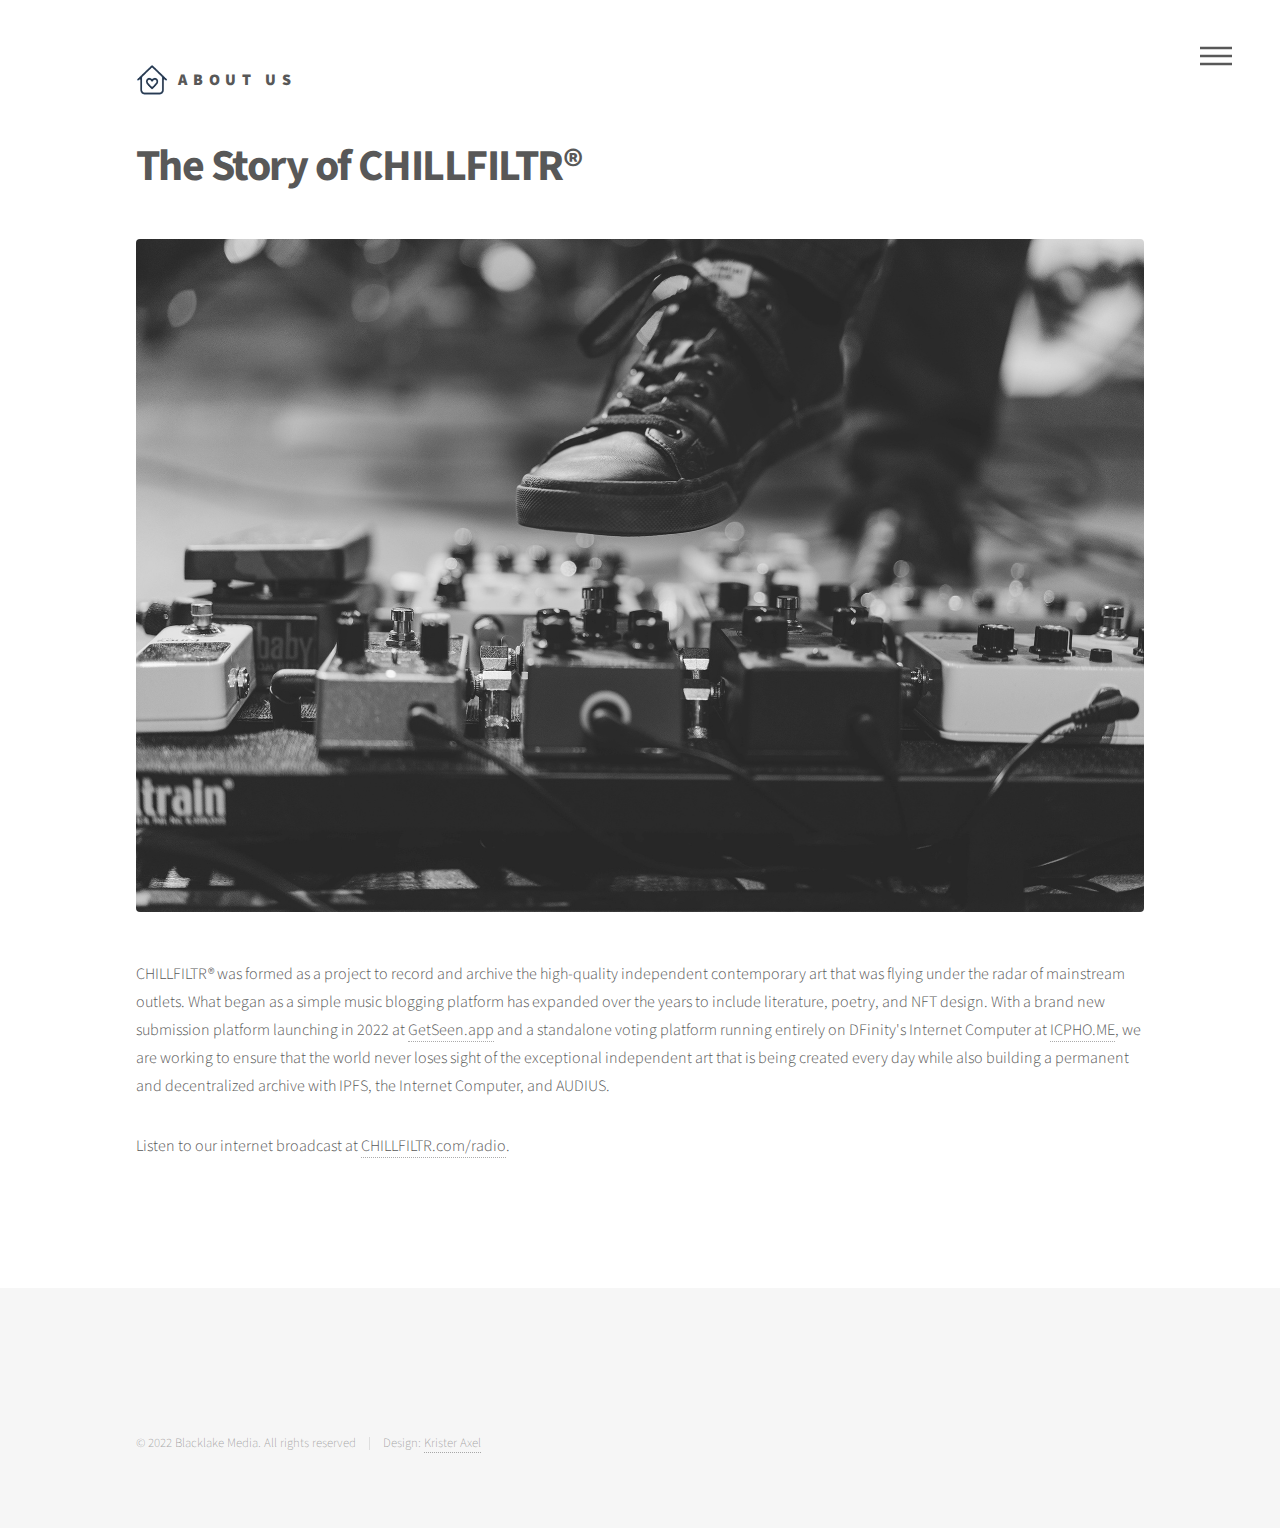
==== commit ecfe813d: "add radio link to about us page" ====
--- a/public/about-us.html
+++ b/public/about-us.html
@@ -49,7 +49,12 @@
 						<div class="inner">
 							<h1>The Story of CHILLFILTR®</h1>
 							<span class="image main"><img src="images/chillfiltr----promo.jpg" alt="" /></span>
+							<div class="post">
 							<p> CHILLFILTR® was formed as a project to record and archive the high-quality independent contemporary art that was flying under the radar of mainstream outlets. What began as a simple music blogging platform has expanded over the years to include literature, poetry, and NFT design. With a brand new submission platform launching in 2022 at <a href="https://getseen.app/">GetSeen.app</a> and a standalone voting platform running entirely on DFinity's Internet Computer at <a href="https://icpho.me/">ICPHO.ME</a>, we are working to ensure that the world never loses sight of the exceptional independent art that is being created every day while also building a permanent and decentralized archive with IPFS, the Internet Computer, and AUDIUS.</p>
+							</div>
+							<div class="post">
+								<p>Listen to our internet broadcast at <a href="https://chillfiltr.com/radio">CHILLFILTR.com/radio</a>.</p>
+							</div>
 						</div>
 					</div>
 
--- a/public/assets/css/main.css
+++ b/public/assets/css/main.css
@@ -2829,7 +2829,7 @@
 /* Header */
 
 	#header {
-		padding: 8em 0 0.1em 0 ;
+		padding: 4em 0 0.1em 0 ;
 	}
 
 		#header .logo {
@@ -2948,7 +2948,7 @@
 		@media screen and (max-width: 736px) {
 
 			#header {
-				padding: 4em 0 0.1em 0 ;
+				padding: 2em 0 0.1em 0 ;
 			}
 
 				#header nav {
